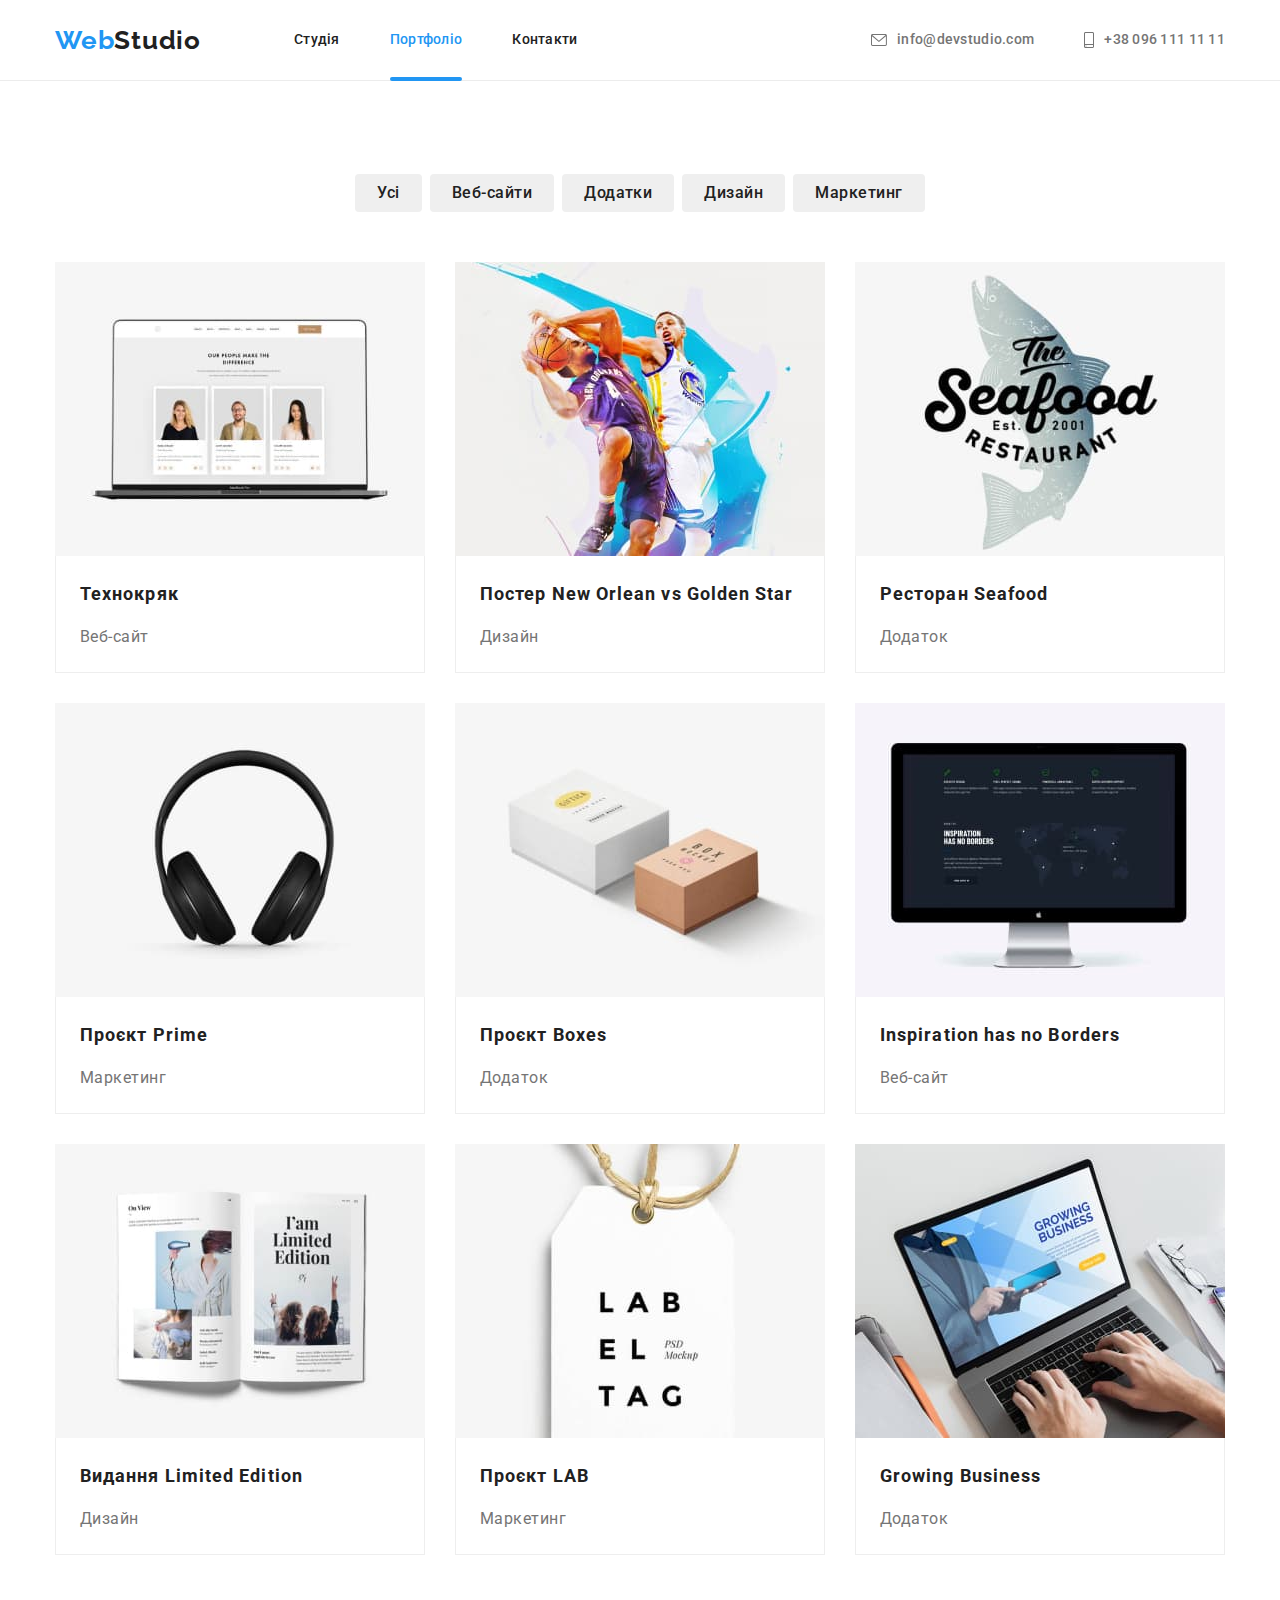
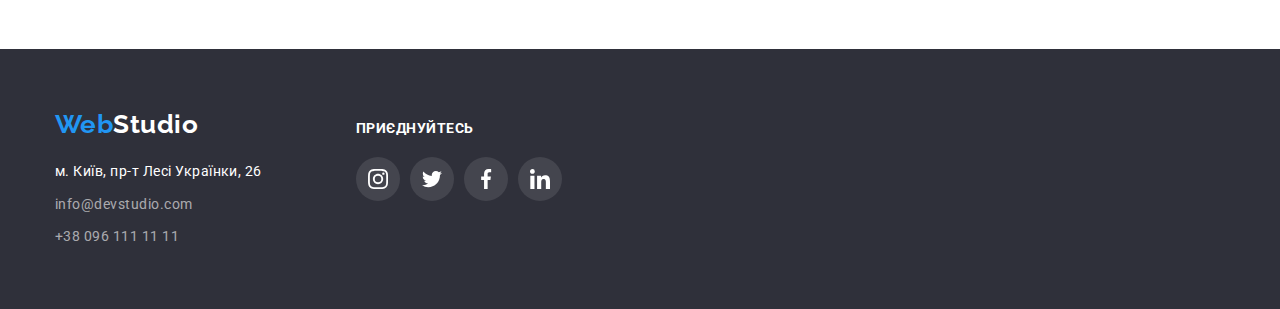
==== portfolio.html @ 6cfcc145 "clone" ====
<!DOCTYPE html>
<html lang="uk">
  <head>
    <meta charset="UTF-8" />
    <meta http-equiv="X-UA-Compatible" content="IE=edge" />
    <meta name="viewport" content="width=device-width, initial-scale=1.0" />
    <link
      href="https://fonts.googleapis.com/css2?family=Raleway:wght@700&family=Roboto:wght@400;500;700;900&display=swap"
      rel="stylesheet"
    />
    <link
      rel="stylesheet"
      href="https://cdnjs.cloudflare.com/ajax/libs/modern-normalize/1.1.0/modern-normalize.min.css"
      integrity="sha512-wpPYUAdjBVSE4KJnH1VR1HeZfpl1ub8YT/NKx4PuQ5NmX2tKuGu6U/JRp5y+Y8XG2tV+wKQpNHVUX03MfMFn9Q=="
      crossorigin="anonymous"
      referrerpolicy="no-referrer"
    />
    <link rel="stylesheet" href="./css/styles.css" />
    <title>Portfolio</title>
  </head>

  <body>
    <!--Header-->
    <header class="page-header">
      <div class="container main-nav">
        <nav class="site-nav">
          <a href="./" class="logo"><span>Web</span>Studio</a>

          <ul class="nav-list list">
            <li class="item"><a href="./index.html" class="link">Студія</a></li>
            <li class="item"><a href="./portfolio.html" class="link current">Портфоліо</a></li>
            <li class="item"><a href="" class="link">Контакти</a></li>
          </ul>
        </nav>

        <ul class="contact-nav list">
          <li class="item">
            <a href="mailto:info@devstudio.com" class="contact link"
              ><svg class="contact-icon" width="16" height="12">
                <use href="./images/symbol-defs.svg#envelope"></use></svg
              >info@devstudio.com</a
            >
          </li>
          <li class="item">
            <a href="tel:+380961111111" class="contact link"
              ><svg class="contact-icon" width="10" height="16">
                <use href="./images/symbol-defs.svg#smartphone"></use></svg
              >+38 096 111 11 11</a
            >
          </li>
        </ul>
      </div>
    </header>
    <!--Hero-->
    <main>
      <section class="section card">
        <div class="container">
          <h1 class="visually-hidden">Портфоліо</h1>
          <ul class="filter list">
            <li class="filter-item"><button class="btn secondary" type="button">Усі</button></li>
            <li class="filter-item">
              <button class="btn secondary" type="button">Веб-сайти</button>
            </li>
            <li class="filter-item">
              <button class="btn secondary" type="button">Додатки</button>
            </li>
            <li class="filter-item">
              <button class="btn secondary" type="button">Дизайн</button>
            </li>
            <li class="filter-item">
              <button class="btn secondary" type="button">Маркетинг</button>
            </li>
          </ul>
          <ul class="card-set list">
            <li class="card-set-item">
              <a class="link"
                ><div class="card-thumb">
                  <img src="./images/technocrack.jpg" alt="ноутбук" width="370" height="294" />
                  <div class="card-thumb-overlay">
                    <p class="card-thumb-text">
                      Ресурс пропонує комплексні пропозиції з різним рівнем функціоналу та сервісів.
                      Все це дозволить відвідувачу отримати вичерпні відомості про компанію чи
                      приватну особу.
                    </p>
                  </div>
                  <div></div>
                </div>
                <div class="card-info">
                  <h2 class="title">Технокряк</h2>
                  <p>Веб-сайт</p>
                </div></a
              >
            </li>
            <li class="card-set-item">
              <a class="card-set-link"
                ><div class="card-thumb">
                  <img src="./images/poster.jpg" alt="баскетболісти" width="370" height="294" />
                  <div class="card-thumb-overlay">
                    <p class="card-thumb-text">
                      Ресурс пропонує комплексні пропозиції з різним рівнем функціоналу та сервісів.
                      Все це дозволить відвідувачу отримати вичерпні відомості про компанію чи
                      приватну особу.
                    </p>
                  </div>
                </div>
                <div class="card-info">
                  <h2 class="title">Постер <span lang="en">New Orlean vs Golden Star</span></h2>
                  <p>Дизайн</p>
                </div></a
              >
            </li>
            <li class="card-set-item">
              <a class="link"
                ><div class="card-thumb">
                  <img src="./images/restaurant.jpg" alt="риба" width="370" height="294" />
                  <div class="card-thumb-overlay">
                    <p class="card-thumb-text">
                      Ресурс пропонує комплексні пропозиції з різним рівнем функціоналу та сервісів.
                      Все це дозволить відвідувачу отримати вичерпні відомості про компанію чи
                      приватну особу.
                    </p>
                  </div>
                </div>
                <div class="card-info">
                  <h2 class="title">Ресторан <span lang="en">Seafood</span></h2>
                  <p>Додаток</p>
                </div></a
              >
            </li>
            <li class="card-set-item">
              <a class="link"
                ><div class="card-thumb">
                  <img src="./images/prime.jpg" alt="навушники" width="370" height="294" />
                  <div class="card-thumb-overlay">
                    <p class="card-thumb-text">
                      Ресурс пропонує комплексні пропозиції з різним рівнем функціоналу та сервісів.
                      Все це дозволить відвідувачу отримати вичерпні відомості про компанію чи
                      приватну особу.
                    </p>
                  </div>
                </div>
                <div class="card-info">
                  <h2 class="title">Проєкт <span lang="en">Prime</span></h2>
                  <p>Маркетинг</p>
                </div></a
              >
            </li>
            <li class="card-set-item">
              <a class="link"
                ><div class="card-thumb">
                  <img src="./images/boxes.jpg" alt="дві коробки" width="370" height="294" />
                  <div class="card-thumb-overlay">
                    <p class="card-thumb-text">
                      Ресурс пропонує комплексні пропозиції з різним рівнем функціоналу та сервісів.
                      Все це дозволить відвідувачу отримати вичерпні відомості про компанію чи
                      приватну особу.
                    </p>
                  </div>
                </div>
                <div class="card-info">
                  <h2 class="title">Проєкт <span lang="en">Boxes</span></h2>
                  <p>Додаток</p>
                </div></a
              >
            </li>
            <li class="card-set-item">
              <a class="link"
                ><div class="card-thumb">
                  <img src="./images/inspiration.jpg" alt="монітор" width="370" height="294" />
                  <div class="card-thumb-overlay">
                    <p class="card-thumb-text">
                      Ресурс пропонує комплексні пропозиції з різним рівнем функціоналу та сервісів.
                      Все це дозволить відвідувачу отримати вичерпні відомості про компанію чи
                      приватну особу.
                    </p>
                  </div>
                </div>
                <div class="card-info">
                  <h2 class="title" lang="en">Inspiration has no Borders</h2>
                  <p>Веб-сайт</p>
                </div></a
              >
            </li>
            <li class="card-set-item">
              <a class="link"
                ><div class="card-thumb">
                  <img src="./images/edition.jpg" alt="книга" width="370" height="294" />
                  <div class="card-thumb-overlay">
                    <p class="card-thumb-text">
                      Ресурс пропонує комплексні пропозиції з різним рівнем функціоналу та сервісів.
                      Все це дозволить відвідувачу отримати вичерпні відомості про компанію чи
                      приватну особу.
                    </p>
                  </div>
                </div>
                <div class="card-info">
                  <h2 class="title">Видання <span lang="en">Limited Edition</span></h2>
                  <p>Дизайн</p>
                </div></a
              >
            </li>
            <li class="card-set-item">
              <a class="link"
                ><div class="card-thumb">
                  <img src="./images/project_lab.jpg" alt="бірка" width="370" height="294" />
                  <div class="card-thumb-overlay">
                    <p class="card-thumb-text">
                      Ресурс пропонує комплексні пропозиції з різним рівнем функціоналу та сервісів.
                      Все це дозволить відвідувачу отримати вичерпні відомості про компанію чи
                      приватну особу.
                    </p>
                  </div>
                </div>
                <div class="card-info">
                  <h2 class="title">Проєкт <span lang="en">LAB</span></h2>
                  <p>Маркетинг</p>
                </div></a
              >
            </li>
            <li class="card-set-item">
              <a class="link"
                ><div class="card-thumb">
                  <img src="./images/growing_business.jpg" alt="ноутбук" width="370" height="294" />
                  <div class="card-thumb-overlay">
                    <p class="card-thumb-text">
                      Ресурс пропонує комплексні пропозиції з різним рівнем функціоналу та сервісів.
                      Все це дозволить відвідувачу отримати вичерпні відомості про компанію чи
                      приватну особу.
                    </p>
                  </div>
                </div>
                <div class="card-info">
                  <h2 class="title" lang="en">Growing Business</h2>
                  <p>Додаток</p>
                </div>
              </a>
            </li>
          </ul>
        </div>
      </section>
    </main>

    <!--Footer-->
    <footer class="footer">
      <div class="container footer-nav">
        <div class="footer-address">
          <a href="/" class="footer-logo"><span>Web</span>Studio</a>
          <address class="address item">м. Київ, пр-т Лесі Українки, 26</address>

          <ul class="footer-contact list">
            <li class="item">
              <a href="mailto:info@devstudio.com" class="link">info@devstudio.com</a>
            </li>
            <li class="item"><a href="tel:+380961111111" class="link">+38 096 111 11 11</a></li>
          </ul>
        </div>
        <div class="footer-social">
          <p class="footer-title">Приєднуйтесь</p>
          <ul class="footer-list list">
            <li class="footer-item">
              <a href="./" class="footer-link" aria-label="Посилання на Instagram">
                <svg class="social-icon" width="20" height="20">
                  <use href="./images/symbol-defs.svg#instagram"></use>
                </svg>
              </a>
            </li>
            <li class="footer-item">
              <a href="./" class="footer-link" aria-label="Посилання на Twitter">
                <svg class="social-icon" width="20" height="20">
                  <use href="./images/symbol-defs.svg#twitter"></use>
                </svg>
              </a>
            </li>
            <li class="footer-item">
              <a href="./" class="footer-link" aria-label="Посилання на Facebook">
                <svg class="social-icon" width="20" height="20">
                  <use href="./images/symbol-defs.svg#facebook"></use>
                </svg>
              </a>
            </li>
            <li class="footer-item">
              <a href="./" class="footer-link" aria-label="Посилання на Linkedin">
                <svg class="social-icon" width="20" height="20">
                  <use href="./images/symbol-defs.svg#linkedin"></use>
                </svg>
              </a>
            </li>
          </ul>
        </div>
      </div>
    </footer>
  </body>
</html>
---- css/styles.css ----
:root {
  --primary-text-color: #757575;
  --secondary-text-color: #ffffff;
  --title-text-color: #212121;
  --accent-color: #2196f3;
  --primary-bg-color: #f5f5f5;
  --secondary-bg-color: #f5f4fa;
  --modal-bg-color: #ffffff;
  --card-set-gap: 30px;
  --titing-function: cubic-bezier(0.4, 0, 0.2, 1);
}

body {
  margin: 0;
  padding-top: 80px;
  
  color: var(--primary-text-color);
  background-color: #fff;

  font-family: roboto, sans-serif;
  letter-spacing: 0.03em;
}

/* Utilities */

*,
*::before,
*::after {
  box-sizing: border-box;
}

img {
  display: block;
  max-width: 100%;
  height: auto;
}

.list {
  padding: 0;
  margin: 0;
  list-style: none;
}

.visually-hidden {
  position: absolute;
  white-space: nowrap;
  width: 1px;
  height: 1px;
  overflow: hidden;
  border: 0;
  padding: 0;
  clip: rect(0 0 0 0);
  clip-path: inset(50%);
  margin: -1px;
}

/* Container */

.container {
  width: 1200px;
  padding-left: 15px;
  padding-right: 15px;
  margin-left: auto;
  margin-right: auto;
}

/* ------------------------------------------------ */
/* Page header */

.page-header {
  position: fixed;
  width: 100%;
  top: 0;
  left: 0;
  min-height: 80px;
  z-index: 5;

  background-color: var(--secondary-text-color);
  border-bottom: 1px solid #ececec;
}

/* Logo */
.logo {
  color: var(--title-text-color);

  text-decoration: none;
  font-family: Raleway, sans-serif;
  font-weight: 700;
  font-size: 26px;
  line-height: 1.19;
  letter-spacing: 0.03em;
}

.logo span {
  color: var(--accent-color);
}

/* Site nav */

.main-nav {
  display: flex;
}

.site-nav {
  display: flex;
  align-items: center;
}

.site-nav .item + .item {
  margin-left: 50px;
}

.nav-list {
  display: flex;
  margin-left: 93px;
}

.nav-list .item {
  position: relative;
}

.current::after {
  position: absolute;
  content: '';
  bottom: -1px;
  right: 0;

  display: block;
  width: 100%;
  height: 4px;

  background-color: var(--accent-color);
  border-radius: 2px;
}

.site-nav .link {
  display: block;
  padding-top: 32px;
  padding-bottom: 32px;

  color: var(--title-text-color);

  text-decoration: none;
  font-weight: 500;
  font-size: 14px;
  line-height: 1.14;
  letter-spacing: 0.02em;

  transition: color 250ms var(--titing-function);
}

.site-nav .link:hover,
.site-nav .link:focus {
  color: var(--accent-color);
}

.site-nav .link.current {
  color: var(--accent-color);
}

.contact-nav {
  display: flex;
  margin-left: auto;
}

.contact-nav .item + .item {
  margin-left: 50px;
}

.contact-nav .contact {
  display: inline-flex;
  padding-top: 32px;
  padding-bottom: 32px;
  align-items: center;

  color: var(--primary-text-color);
  text-decoration: none;
  font-weight: 500;
  font-size: 14px;
  line-height: 1.14;
  letter-spacing: 0.02em;

  transition: color 250ms var(--titing-function);
}

.contact:hover,
.contact:focus {
  color: var(--accent-color);
}

.contact-icon {
  fill: var(--primary-text-color);
  margin-right: 10px;

  transition: fill 250ms var(--titing-function);
}

.contact:hover .contact-icon,
.contact:focus .contact-icon {
  fill: var(--accent-color);
}

/* Hero */

.section.no-padding {
  padding-top: 0;
  padding-bottom: 0;
}

.section {
  padding-top: 94px;
  padding-bottom: 94px;

  font-size: 14px;
  line-height: 1.71;
}

.hero {
  text-align: center;
  padding-top: 200px;
  padding-bottom: 200px;

  background-repeat: no-repeat;
  background-position: center;
  background-size: cover;

  background-color: #2F303A;
}

.section.hero {
  max-width: 1600px;
  max-height: 600px;
  margin-left: auto;
  margin-right: auto;
  background-image:
    linear-gradient(to right,
      rgba(47, 48, 58, 0.4),
      rgba(47, 48, 58, 0.4)),
    url("../images/background.jpg");
}

.hero-title {
  margin-top: 0;
  margin-bottom: 30px;

  color: var(--secondary-text-color);
  font-weight: 900;
  font-size: 44px;
  line-height: 1.36;
  letter-spacing: 0.06em;
  text-transform: uppercase;
}

/* main button */

.btn.primary {
  display: inline-block;
  border-radius: 4px;
  padding: 10px 32px;
  min-width: 216px;
  border: none;
  box-shadow: 0px 4px 4px rgba(0, 0, 0, 0.15);

  color: var(--secondary-text-color);
  background-color: var(--accent-color);

  font-family: inherit;
  font-weight: 700;
  font-size: 16px;
  line-height: 1.87;
  letter-spacing: 0.06em;
  text-align: center;

  transition: background-color 250ms var(--titing-function);
}

.btn.primary:hover,
.btn.primary:focus {
  color: var(--primary-bg-color);
  background-color: #188CE8;

  cursor: pointer;
}

/* Прихований заголовок */
.hiden-title {
  margin-top: 0;
  margin-bottom: 0;
}

/* Sections*/

.section-title {
  margin-top: 0;
  margin-bottom: 50px;

  color: var(--title-text-color);
  font-weight: 700;
  font-size: 36px;
  line-height: 1.16;
  text-align: center;
}

.section-content .title {
  margin-top: 0;
  margin-bottom: 10px;

  color: var(--title-text-color);
  font-weight: 700;
  font-size: 14px;
  line-height: 1.14;
  text-transform: uppercase;
}

.section-content p {
  margin-top: 0;
  margin-bottom: 0;
}

/* Features */

.features-list {
  display: flex;
  flex-wrap: wrap;
  gap: var(--card-set-gap);
}

.features-list > .item {
  flex-basis: calc((100% - 90px) / 4);
}

.features-thumb {
  display: block;
  margin-bottom: 30px;
  height: 120px;
  padding: 25px 100px;

  border-radius: 4px;
  background-color: var(--secondary-bg-color);
}

.features-icon {
  background-position: center;
}

/* Gallery */

.section.about {
  padding-top: 0;
}

.gallery-list {
  display: flex;
  flex-wrap: wrap;
  gap: var(--card-set-gap);

  text-align: center;
}

.gallery-list > .item {
  flex-basis: calc((100% - 60px) / 3);
}

.gallery-thumb {
  position: relative;
}

.gallery-item-title {
  position: absolute;
  width: 100%;
  bottom: 0;
  left: 0;

  padding-top: 27px;
  padding-bottom: 27px;

  background-color: rgba(47, 48, 58, 0.8);
}

.gallery-item-title .title {
  margin: 0;
  
  text-transform: uppercase;
  color: var(--secondary-text-color);
}

/* Team */

.team {
  background-color: #F5F4FA;
  font-size: 16px;
  line-height: 1.18;
  text-align: center;
}

.team-list .title {
  color: var(--title-text-color);
  font-weight: 500;
  font-size: 16px;
  line-height: 1.18;
}

.team-list {
  display: flex;
  flex-wrap: wrap;
  gap: var(--card-set-gap);
}

.team-list > .item {
  flex-basis: calc((100% - 90px) / 4);

  background-color: #ffffff;
  border-radius: 0px 0px 4px 4px;
  box-shadow: 
    0px 1px 3px rgba(0, 0, 0, 0.12), 
    0px 1px 1px rgba(0, 0, 0, 0.14), 
    0px 2px 1px rgba(0, 0, 0, 0.2);
}

.team-card h3 {
  margin-top: 0;
}

.team-card p {
  margin-top: 0;
  margin-bottom: 16px;
}

.team-card {
  padding-top: 30px;
  padding-bottom: 30px;
}

.social-list {
  display: flex;
  flex-wrap: wrap;
  gap: 10px;
  justify-content: center;
}

.social-link {
  display: flex;
  justify-content: center;
  align-items: center;
  background-color: inherit;
  border-radius: 50%;
  height: 44px;
  width: 44px;

  transition: background-color 250ms var(--titing-function);
}

.social-icon {
  width: 20px;
  height: 20px;
  fill: #AFB1B8; 

  transition: fill 250ms var(--titing-function);
}

.social-link:hover,
.social-link:focus {
  background-color: var(--accent-color);
  border-radius: 50%;
}

.social-link:hover .social-icon,
.social-link:focus .social-icon {
  fill: #ffffff;
}

/* Partners */

.section.partner {
  text-align: center;
}

.partner-list {
  display: flex;
  flex-wrap: wrap;
  gap: var(--card-set-gap);
}

.partner-list .client-item {
  flex-basis: calc((100% - 150px) / 6);  
}

.client-link {
  display: block;
  height: 92px;
  padding-top: 16px;
  padding-bottom: 16px;

  border-radius: 4px;
  border: 1px solid #AFB1B8;

  transition: border 250ms var(--titing-function);
}

.client-link:hover,
.client-link:focus {
  border: 1px solid var(--accent-color);
  cursor: pointer;
}

.client-icon {
  fill: #AFB1B8;

  transition: fill 250ms var(--titing-function);
}

.client-link:hover .client-icon,
.client-link:focus .client-icon {
  fill: var(--accent-color);
}

/* Footer */

.footer {
  padding-top: 60px;
  padding-bottom: 60px;

  background-color: #2f303a;
  font-size: 14px;
  line-height: 1.71;
}

.footer-nav {
  display: flex;
  align-items: baseline;
}

.footer-logo {
  display: inline-block;
  margin-bottom: 20px;

  color: #ffffff;
  text-decoration: none;
  font-family: Raleway, sans-serif;
  font-weight: 700;
  font-size: 26px;
  line-height: 1.19;
}

.footer-logo span {
  color: var(--accent-color);
}

.footer-address {
  margin-right: 70px;
  width: 231px;
}

.address {
  color: #ffffff;
  font-style: normal;
}

.footer-nav .item:not(:last-child) {
  margin-bottom: 9px;
}

.footer-contact .link {
  color: rgba(255, 255, 255, 0.6);

  text-decoration: none;

  transition: color 250ms var(--titing-function);
}

.footer-contact .link:hover,
.footer-contact .link:focus {
  color: var(--accent-color);
}

.footer-title {
  font-weight: 700;
  font-size: 14px;
  line-height: 1.14;
  text-transform: uppercase;
  
  color: #FFFFFF;
}

.footer-social {
  display: block;
  flex-wrap: wrap;
}

.footer-list {
  display: inline-flex;
  gap: 10px;
}

.footer-title {
  margin-top: 0;
  margin-bottom: 20px;
}

.footer-link {
  display: flex;
  justify-content: center;
  align-items: center;
  background: rgba(255, 255, 255, 0.1);
  border-radius: 50%;
  height: 44px;
  width: 44px;

  transition: background-color 250ms var(--titing-function);
}

.footer-link > .social-icon {
  fill: #ffffff;
}

.footer-link:hover,
.footer-link:focus {
  background-color: var(--accent-color);
  border-radius: 50%;
}

/* ---------------Modal window----------- */

.backdrop {
  position: fixed;
  top: 0;
  left: 0;
  width: 100%;
  height: 100%;
  z-index: 6;

  background-color: rgba(0, 0, 0, 0.2);

  opacity: 1;
  transition: opacity 250ms var(--titing-function);
}

.backdrop.is-hidden {
  opacity: 0;
  pointer-events: none;
}

.modal {
  position: absolute;
  width: 528px;
  min-height: 581px;
  top: 50%;
  left: 50%;

  background-color: var(--modal-bg-color);
  box-shadow: 0px 1px 3px rgba(0, 0, 0, 0.12), 
  0px 1px 1px rgba(0, 0, 0, 0.14), 
  0px 2px 1px rgba(0, 0, 0, 0.2);
  border-radius: 4px;

  transform: translate(-50%, -50%) scale(1);
  transition: transform 250ms var(--titing-function);
}

.backdrop.is-hidden .modal {
  transform: translate(-50%, -50%) scale(1.2);
}

.modal-button {
  position: absolute;
  display: inline-block;
  top: 8px;
  right: 8px;
  width: 30px;
  height: 30px;

  cursor: pointer;
  
  border-radius: 50%;
  background-color: var(--modal-bg-color);
  border: 1px solid rgba(0, 0, 0, 0.1);
}

/* Portfolio main */

/* Buttons */

.filter {
  display: flex;
  justify-content: center;

  margin-bottom: 50px;
}

.filter .filter-item + .filter-item {
  margin-left: 8px;
}

.filter {
  list-style: none;

  background-color: #ffffff;
  font-family: inherit;
  font-weight: 500;
  font-size: 16px;
  line-height: 1.62;
  letter-spacing: 0.03em;
}

.btn.secondary {
  min-height: 38px;
  padding: 6px 22px;

  border-radius: 4px;
  border: none;

  color: var(--title-text-color);
  font-family: inherit;
  text-align: center;
  font-weight: 500;
  font-size: 16px;
  line-height: 1.62;
  letter-spacing: 0.03em;

  transition: background-color 250ms var(--titing-function),
  color 250ms var(--titing-function),
  box-shadow 250ms var(--titing-function);
}

.btn.secondary:hover,
.btn.secondary:focus {
  color: var(--secondary-text-color);
  background-color: var(--accent-color);
  box-shadow: 
    0px 3px 1px rgba(0, 0, 0, 0.1), 
    0px 1px 2px rgba(0, 0, 0, 0.08),
    0px 2px 2px rgba(0, 0, 0, 0.12);

  cursor: pointer;
}

/* Cards set */

.card p {
  margin-top: 0;
  margin-bottom: 0;
}

.card-set {
  display: flex;
  flex-wrap: wrap;
  gap: var(--card-set-gap);

  font-size: 16px;
  line-height: 1.87;
}

.card-set-item {
  flex-basis: calc((100% - 60px) / 3);
}

.card-set-item .link {
  display: block;

  transition: box-shadow 250ms var(--titing-function);
}

.card-set-item .link:hover,
.card-set-item .link:focus {
  box-shadow: 0px 1px 1px rgba(0, 0, 0, 0.12), 0px 4px 4px rgba(0, 0, 0, 0.06), 1px 4px 6px rgba(0, 0, 0, 0.16);
}

.card-thumb {
  position: relative;
  overflow: hidden;
}

.card-thumb-overlay {
  position: absolute;
  width: 100%;
  height: 100%;
  top: 0;
  left: 0;
  background-color: rgba(33, 150, 243, 0.9);

  transform: translateY(100%);
  transition: transform 250ms var(--titing-function);
}

.card-set-item:hover .card-thumb-overlay,
.card-set-item:focus .card-thumb-overlay {
  transform: translateY(0);
}

.card-thumb-text {
  padding: 63px 24px 0 24px;

  font-size: 18px;
  line-height: 1.5555;

  color: var(--secondary-text-color);
}

.card-set .title {
  margin-top: 0;
  margin-bottom: 10px;

  color: var(--title-text-color);

  font-weight: 700;
  font-size: 18px;
  line-height: 2;
  letter-spacing: 0.06em;
}

.card-info {
  padding: 20px 24px;
  border-left: 1px solid #EEEEEE;
  border-right: 1px solid #EEEEEE;
  border-bottom: 1px solid #EEEEEE;
}
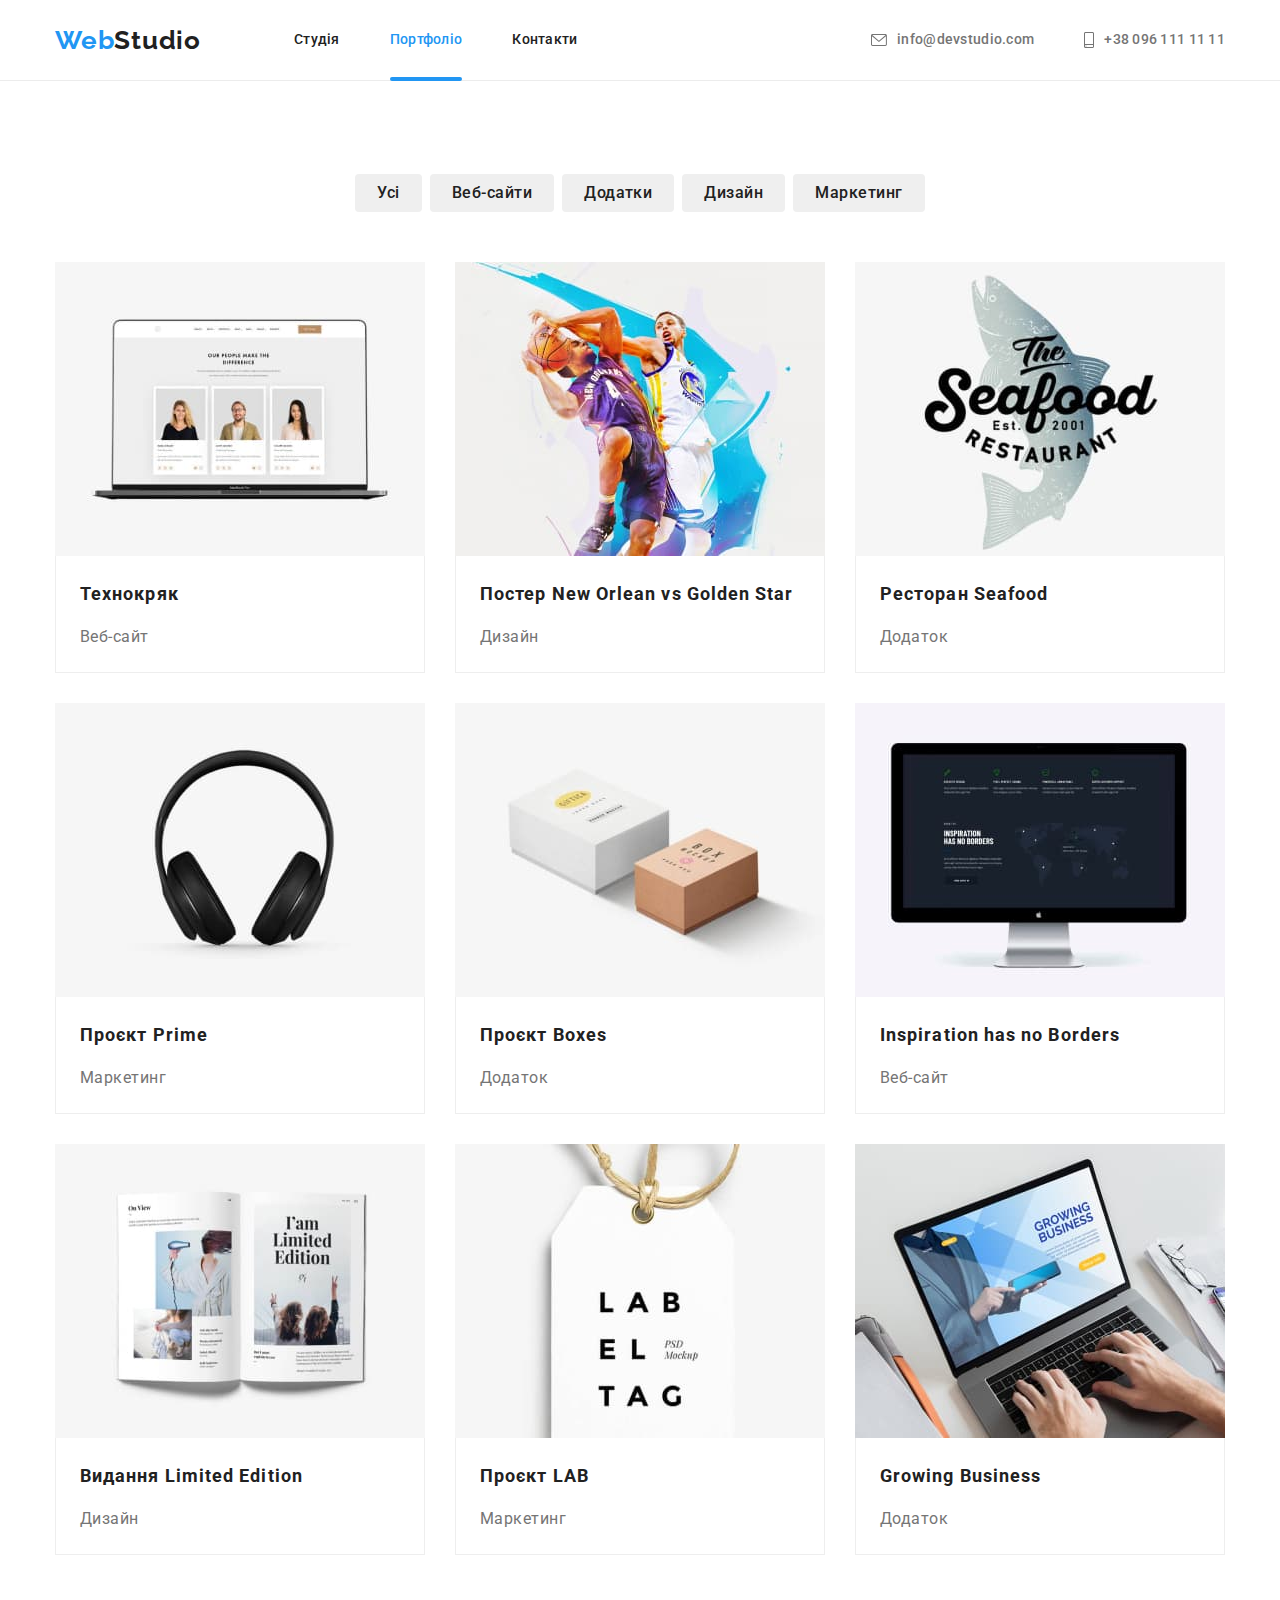
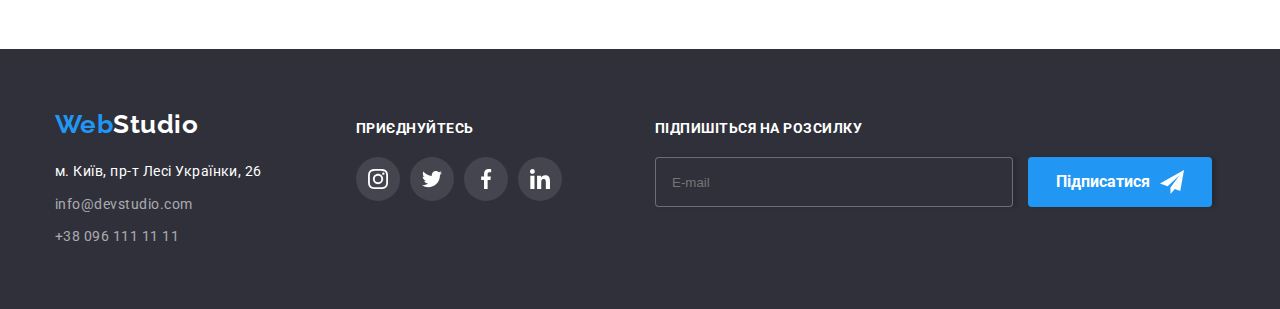
==== commit 7a82b0f8: "Added form for footer" ====
--- a/portfolio.html
+++ b/portfolio.html
@@ -287,6 +287,13 @@
             </li>
           </ul>
         </div>
+        <div class="footer-form">
+          <form class="footer-form-field">
+          <label for="newslatter" class="footer-form-title">Підпишіться на розсилку</label>
+          <input class="footer-form-email" type="email" name="mail" id="newslatter" placeholder="E-mail">
+          <button class="footer-form-button" type="submit">Підписатися</button>
+        </form>
+        </div>
       </div>
     </footer>
   </body>
--- a/css/styles.css
+++ b/css/styles.css
@@ -258,6 +258,8 @@
   border-radius: 4px;
   padding: 10px 32px;
   min-width: 216px;
+  cursor: pointer;
+
   border: none;
   box-shadow: 0px 4px 4px rgba(0, 0, 0, 0.15);
 
@@ -278,8 +280,6 @@
 .btn.primary:focus {
   color: var(--primary-bg-color);
   background-color: #188CE8;
-
-  cursor: pointer;
 }
 
 /* Прихований заголовок */
@@ -590,6 +590,7 @@
 .footer-list {
   display: inline-flex;
   gap: 10px;
+  margin-right: 93px;
 }
 
 .footer-title {
@@ -617,6 +618,69 @@
 .footer-link:focus {
   background-color: var(--accent-color);
   border-radius: 50%;
+}
+
+.footer-form-title {
+  display: block;
+  margin-bottom: 20px;
+
+  color: var(--secondary-text-color);
+
+  font-weight: 700;
+  font-size: 14px; 
+  line-height: 1.14;
+  text-transform: uppercase;
+}
+
+.footer-form-email {
+  width: 358px;
+  height: 50px;
+  padding: 15px 16px;
+  margin-right: 12px;
+  
+  color: var(--secondary-text-color);
+  background-color: #2F303A;
+  border-radius: 4px;
+  border: 1px solid rgba(255, 255, 255, 0.3);
+  box-shadow: 4px 0px 4px rgba(0, 0, 0, 0.15);
+}
+
+.footer-form-button {
+  display: inline-flex;
+  align-items: center;
+  max-width: 200px;
+  height: 50px;
+  padding: 10px 28px;
+  cursor: pointer;
+  
+
+  color: var(--secondary-text-color);
+  background-color: var(--accent-color);
+  border: none;
+  border-radius: 4px;
+  box-shadow: 4px 0px 4px rgba(0, 0, 0, 0.15);
+
+  font-family: inherit;
+  font-weight: 700;
+  font-size: 16px;
+  line-height: 1.87;
+
+  transition: background-color 250ms var(--titing-function);
+}
+
+.footer-form-button:hover,
+.footer-form-button:focus {
+  background-color: #188CE8;
+}
+
+.footer-form-button::after {
+  content: '';
+  width: 24px;
+  height: 24px;
+  margin-left: 10px;
+  
+  background-image: url(../images/icon-send.svg);
+  background-size: contain;
 }
 
 /* ---------------Modal window----------- */
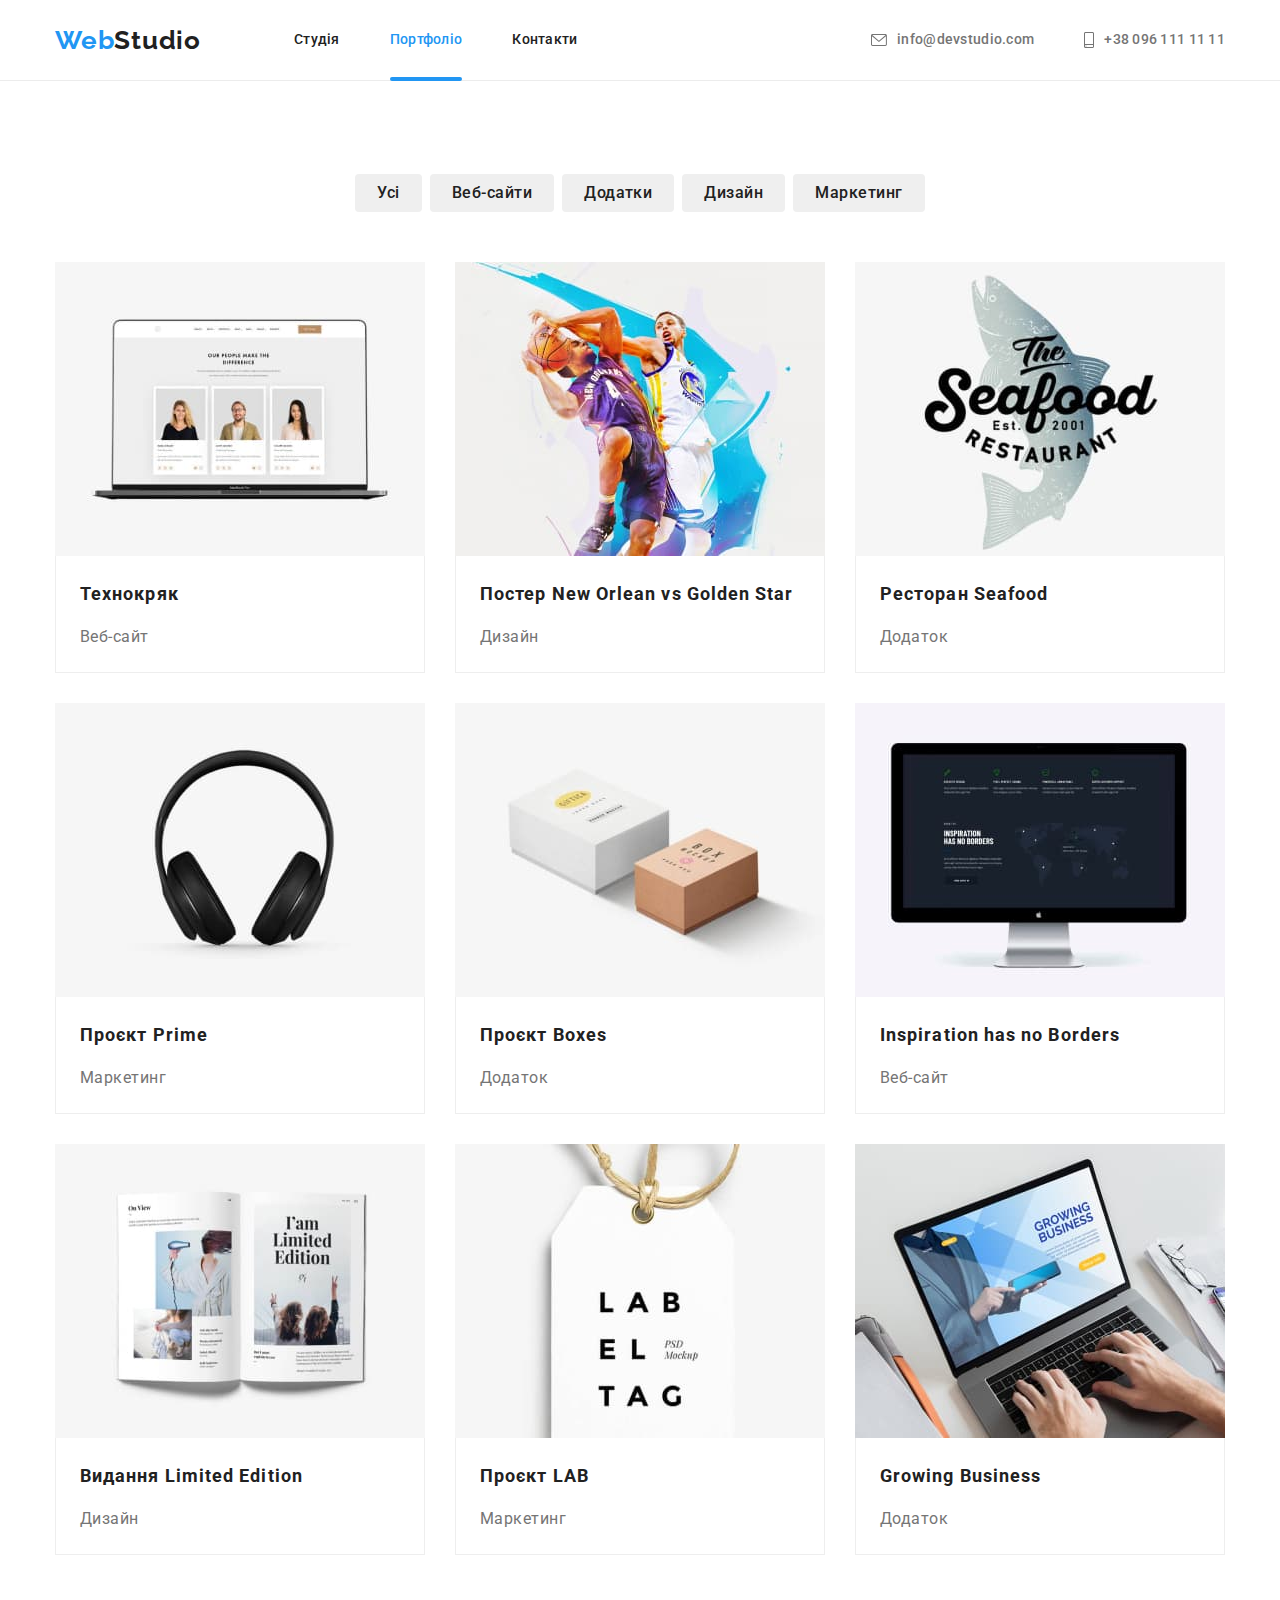
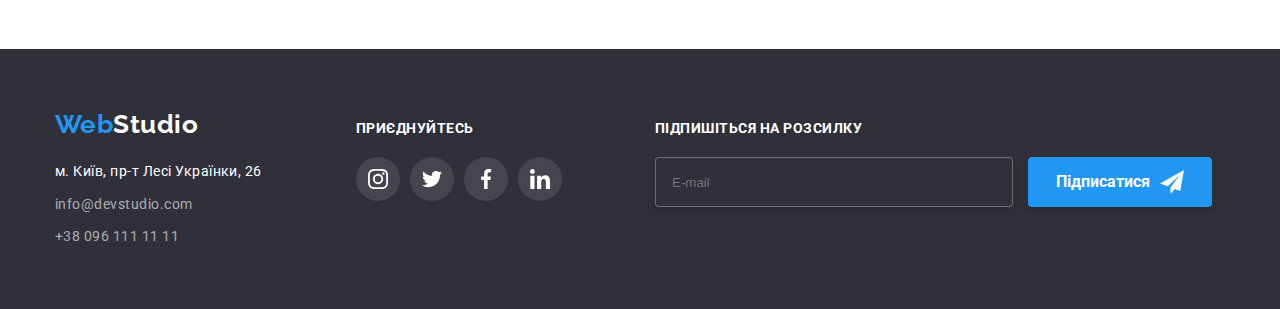
==== commit a78931e1: "Finished modal and footer forms" ====
--- a/portfolio.html
+++ b/portfolio.html
@@ -92,7 +92,7 @@
               >
             </li>
             <li class="card-set-item">
-              <a class="card-set-link"
+              <a class="link"
                 ><div class="card-thumb">
                   <img src="./images/poster.jpg" alt="баскетболісти" width="370" height="294" />
                   <div class="card-thumb-overlay">
--- a/css/styles.css
+++ b/css/styles.css
@@ -642,7 +642,8 @@
   background-color: #2F303A;
   border-radius: 4px;
   border: 1px solid rgba(255, 255, 255, 0.3);
-  box-shadow: 4px 0px 4px rgba(0, 0, 0, 0.15);
+  filter: drop-shadow(0px 4px 4px rgba(0, 0, 0, 0.15));
+  outline: none;
 }
 
 .footer-form-button {
@@ -658,7 +659,7 @@
   background-color: var(--accent-color);
   border: none;
   border-radius: 4px;
-  box-shadow: 4px 0px 4px rgba(0, 0, 0, 0.15);
+  box-shadow: 0px 4px 4px rgba(0, 0, 0, 0.15);
 
   font-family: inherit;
   font-weight: 700;
@@ -710,6 +711,8 @@
   min-height: 581px;
   top: 50%;
   left: 50%;
+  padding: 40px;
+  text-align: center;
 
   background-color: var(--modal-bg-color);
   box-shadow: 0px 1px 3px rgba(0, 0, 0, 0.12), 
@@ -738,6 +741,156 @@
   border-radius: 50%;
   background-color: var(--modal-bg-color);
   border: 1px solid rgba(0, 0, 0, 0.1);
+
+  transition: fill 250ms var(--titing-function);
+}
+
+.modal-button:hover,
+.modal-button:focus {
+  fill: var(--accent-color);
+}
+
+.modal-title {
+  display: block; 
+  margin-bottom: 12px;
+
+  color: var(--title-text-color);
+  font-weight: 700;
+  font-size: 20px;
+  line-height: 1.17;
+}
+
+.modal-form-field {
+  position: relative;
+  display: flex;
+  flex-direction: column;
+  margin-bottom: 10px;
+  text-align: start;
+}
+
+.modal-form-label {
+  width: max-content;
+  margin-bottom: 4px;
+
+  font-size: 12px;
+  line-height: 1.17;
+}
+
+.modal-form-input {
+  margin: 0;
+  padding: 11px 12px 11px 42px;
+
+  border-radius: 4px;
+  border: 1px solid rgba(33, 33, 33, 0.2);
+  outline: none;
+
+  transition: border-color 250ms var(--titing-function);
+}
+
+.modal-form-input:focus-within {
+  border-color: var(--accent-color);
+}
+
+.modal-form-icon {
+  position: absolute;
+  top: 50%;
+  left: 12px;
+
+  transition: fill 250ms var(--titing-function);
+}
+
+.modal-form-field:focus-within .modal-form-icon {
+  fill: var(--accent-color);  
+}
+
+.modal-form textarea {
+  height: 120px;
+  padding: 12px 16px;
+  
+  resize: none;
+}
+
+.modal-form textarea::placeholder {
+  color: rgba(117, 117, 117, 0.5);
+  font-size: 12px;
+  line-height: 1.71;
+  letter-spacing: 0.01em;
+}
+
+.modal-form-accept {
+  display: flex;
+  align-items: center;
+  margin-top: 20px;
+  margin-bottom: 30px;
+
+  font-size: 14px;
+  line-height: 1.71;
+}
+
+.modal-form-accept {
+  -webkit-appearance: none;
+  display: flex;
+  justify-content: center;
+  align-items: center;
+}
+
+.accept-link {
+  display: block;
+  margin-left: 4px;
+  
+  color: var(--accent-color);
+}
+
+.form-accept-input {
+  appearance: none;
+}
+
+.accept-icon {
+  display: block;
+  width: 16px;
+  height: 15px;
+  margin-right: 8px;
+
+  border: 2px solid #212121;
+  border-radius: 2px;
+
+  transition: background-color 250ms var(--titing-function),
+  border-color 250ms var(--titing-function);
+}
+
+.form-accept-input:checked + .accept-icon {
+  background-size: contain;
+  background-image: url(../images/full-check.svg);
+
+  background-color: var(--accent-color);
+  border-color: var(--accent-color);
+  background-origin: border-box;
+}
+
+
+.modal-form-button {
+  min-width: 200px;
+  height: 50px;
+  
+  color: var(--secondary-text-color);
+  background-color: var(--accent-color);
+  border: none;
+  border-radius: 4px;
+  box-shadow: 0px 4px 4px rgba(0, 0, 0, 0.15);
+
+  font-weight: 700;
+  font-size: 16px;
+  line-height: 1.87;
+  letter-spacing: 0.06em;
+
+  cursor: pointer;
+
+  transition: background-color 250ms var(--titing-function);
+}
+
+.modal-form-button:hover,
+.modal-form-button:focus {
+  background-color: #188CE8;
 }
 
 /* Portfolio main */
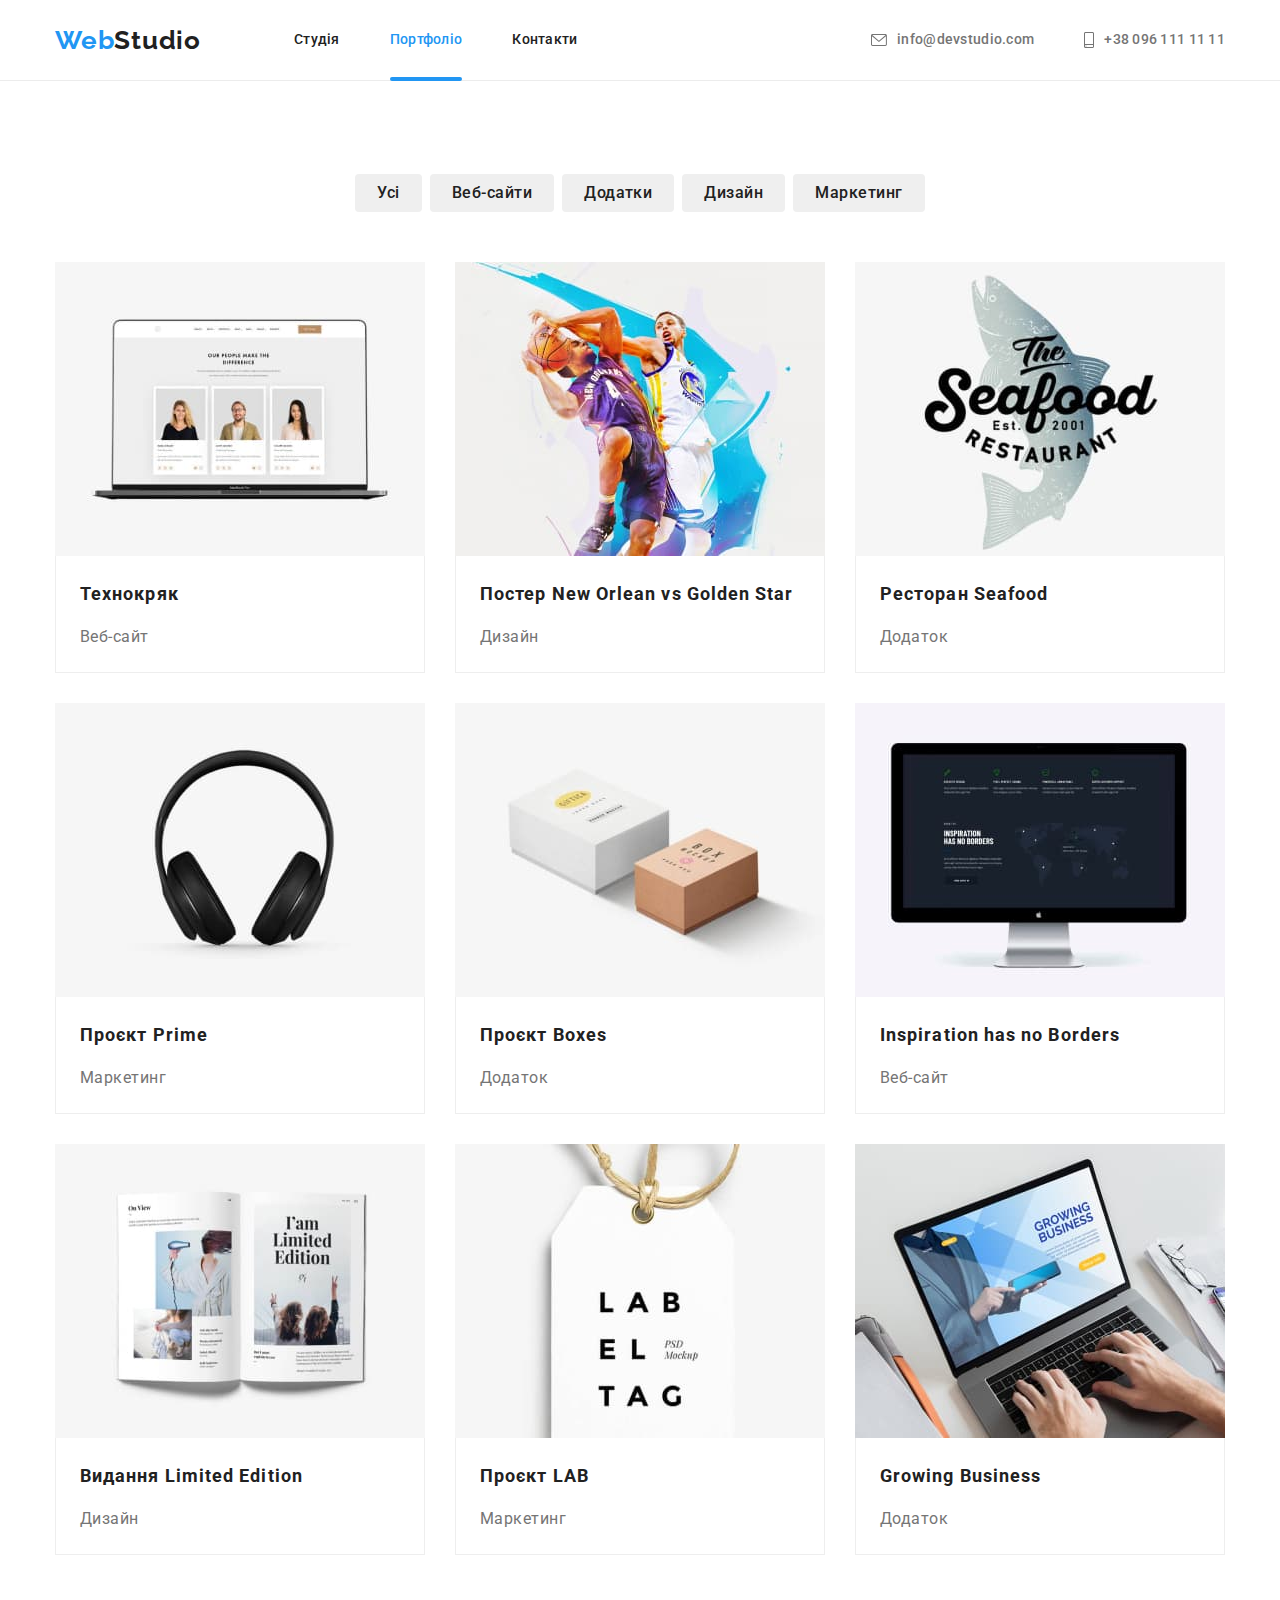
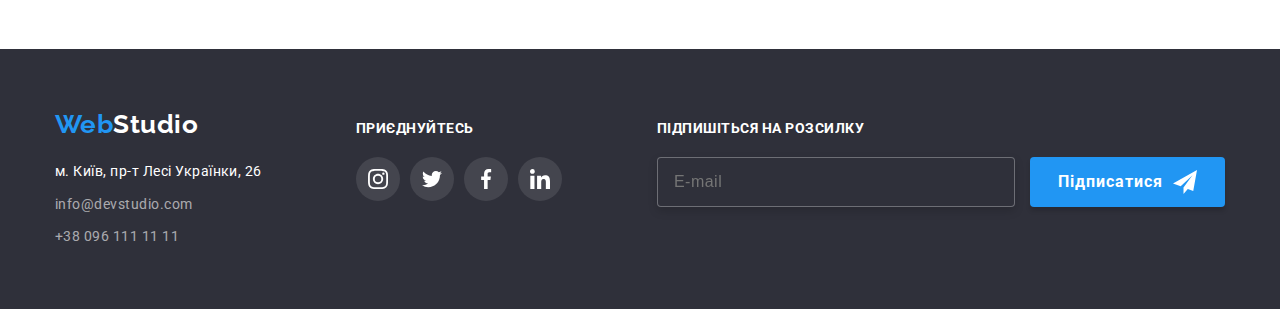
==== commit 93559527: "fix" ====
--- a/portfolio.html
+++ b/portfolio.html
@@ -287,13 +287,17 @@
             </li>
           </ul>
         </div>
-        <div class="footer-form">
-          <form class="footer-form-field">
-          <label for="newslatter" class="footer-form-title">Підпишіться на розсилку</label>
-          <input class="footer-form-email" type="email" name="mail" id="newslatter" placeholder="E-mail">
+        <form class="footer-form" autocomplete="on">
+          <label class="footer-form-title" for="newslatter">Підпишіться на розсилку</label>
+          <input
+            class="footer-form-email"
+            type="email"
+            name="newsletter_subscription"
+            id="newslatter"
+            placeholder="E-mail"
+          />
           <button class="footer-form-button" type="submit">Підписатися</button>
         </form>
-        </div>
       </div>
     </footer>
   </body>
--- a/css/styles.css
+++ b/css/styles.css
@@ -590,7 +590,6 @@
 .footer-list {
   display: inline-flex;
   gap: 10px;
-  margin-right: 93px;
 }
 
 .footer-title {
@@ -620,6 +619,10 @@
   border-radius: 50%;
 }
 
+.footer-form {
+  margin-left: auto;
+}
+
 .footer-form-title {
   display: block;
   margin-bottom: 20px;
@@ -637,6 +640,10 @@
   height: 50px;
   padding: 15px 16px;
   margin-right: 12px;
+
+  font-size: 16px;
+  line-height: 1.25;
+  letter-spacing: 0.03em;
   
   color: var(--secondary-text-color);
   background-color: #2F303A;
@@ -665,6 +672,7 @@
   font-weight: 700;
   font-size: 16px;
   line-height: 1.87;
+  letter-spacing: 0.06em;
 
   transition: background-color 250ms var(--titing-function);
 }
@@ -761,7 +769,6 @@
 }
 
 .modal-form-field {
-  position: relative;
   display: flex;
   flex-direction: column;
   margin-bottom: 10px;
@@ -774,6 +781,7 @@
 
   font-size: 12px;
   line-height: 1.17;
+  letter-spacing: 0.01em;
 }
 
 .modal-form-input {
@@ -784,18 +792,29 @@
   border: 1px solid rgba(33, 33, 33, 0.2);
   outline: none;
 
+  font-size: 12px;
+  line-height: 1.16;
+  letter-spacing: 0.01em;
+
   transition: border-color 250ms var(--titing-function);
 }
 
 .modal-form-input:focus-within {
   border-color: var(--accent-color);
+}
+
+.modal-form-thumb {
+  position: relative;
+  display: flex;
+  flex-direction: column;
 }
 
 .modal-form-icon {
   position: absolute;
   top: 50%;
-  left: 12px;
-
+  left: 5%;
+
+  transform: translate(-50%, -50%);
   transition: fill 250ms var(--titing-function);
 }
 
@@ -813,25 +832,22 @@
 .modal-form textarea::placeholder {
   color: rgba(117, 117, 117, 0.5);
   font-size: 12px;
-  line-height: 1.71;
+  line-height: 1.16;
   letter-spacing: 0.01em;
 }
 
 .modal-form-accept {
+  position: relative;
+  appearance: none;
+  
   display: flex;
   align-items: center;
+  justify-content: center;
   margin-top: 20px;
   margin-bottom: 30px;
 
   font-size: 14px;
   line-height: 1.71;
-}
-
-.modal-form-accept {
-  -webkit-appearance: none;
-  display: flex;
-  justify-content: center;
-  align-items: center;
 }
 
 .accept-link {
@@ -845,8 +861,12 @@
   appearance: none;
 }
 
-.accept-icon {
-  display: block;
+.form-accept-input:focus + .border-check {
+  border: 2px solid var(--accent-color);
+}
+
+.border-check {
+  position: relative;
   width: 16px;
   height: 15px;
   margin-right: 8px;
@@ -858,10 +878,15 @@
   border-color 250ms var(--titing-function);
 }
 
-.form-accept-input:checked + .accept-icon {
-  background-size: contain;
-  background-image: url(../images/full-check.svg);
-
+.check-icon {
+  position: absolute;
+  display: block;
+  top: 50%;
+  left: 50%;
+  transform: translate(-50%, -50%);
+}
+
+.form-accept-input:checked + .border-check {
   background-color: var(--accent-color);
   border-color: var(--accent-color);
   background-origin: border-box;
@@ -876,7 +901,6 @@
   background-color: var(--accent-color);
   border: none;
   border-radius: 4px;
-  box-shadow: 0px 4px 4px rgba(0, 0, 0, 0.15);
 
   font-weight: 700;
   font-size: 16px;
@@ -885,12 +909,14 @@
 
   cursor: pointer;
 
-  transition: background-color 250ms var(--titing-function);
+  transition: background-color 250ms var(--titing-function),
+  box-shadow 250ms var(--titing-function);
 }
 
 .modal-form-button:hover,
 .modal-form-button:focus {
   background-color: #188CE8;
+  box-shadow: 0px 4px 4px rgba(0, 0, 0, 0.15);
 }
 
 /* Portfolio main */
